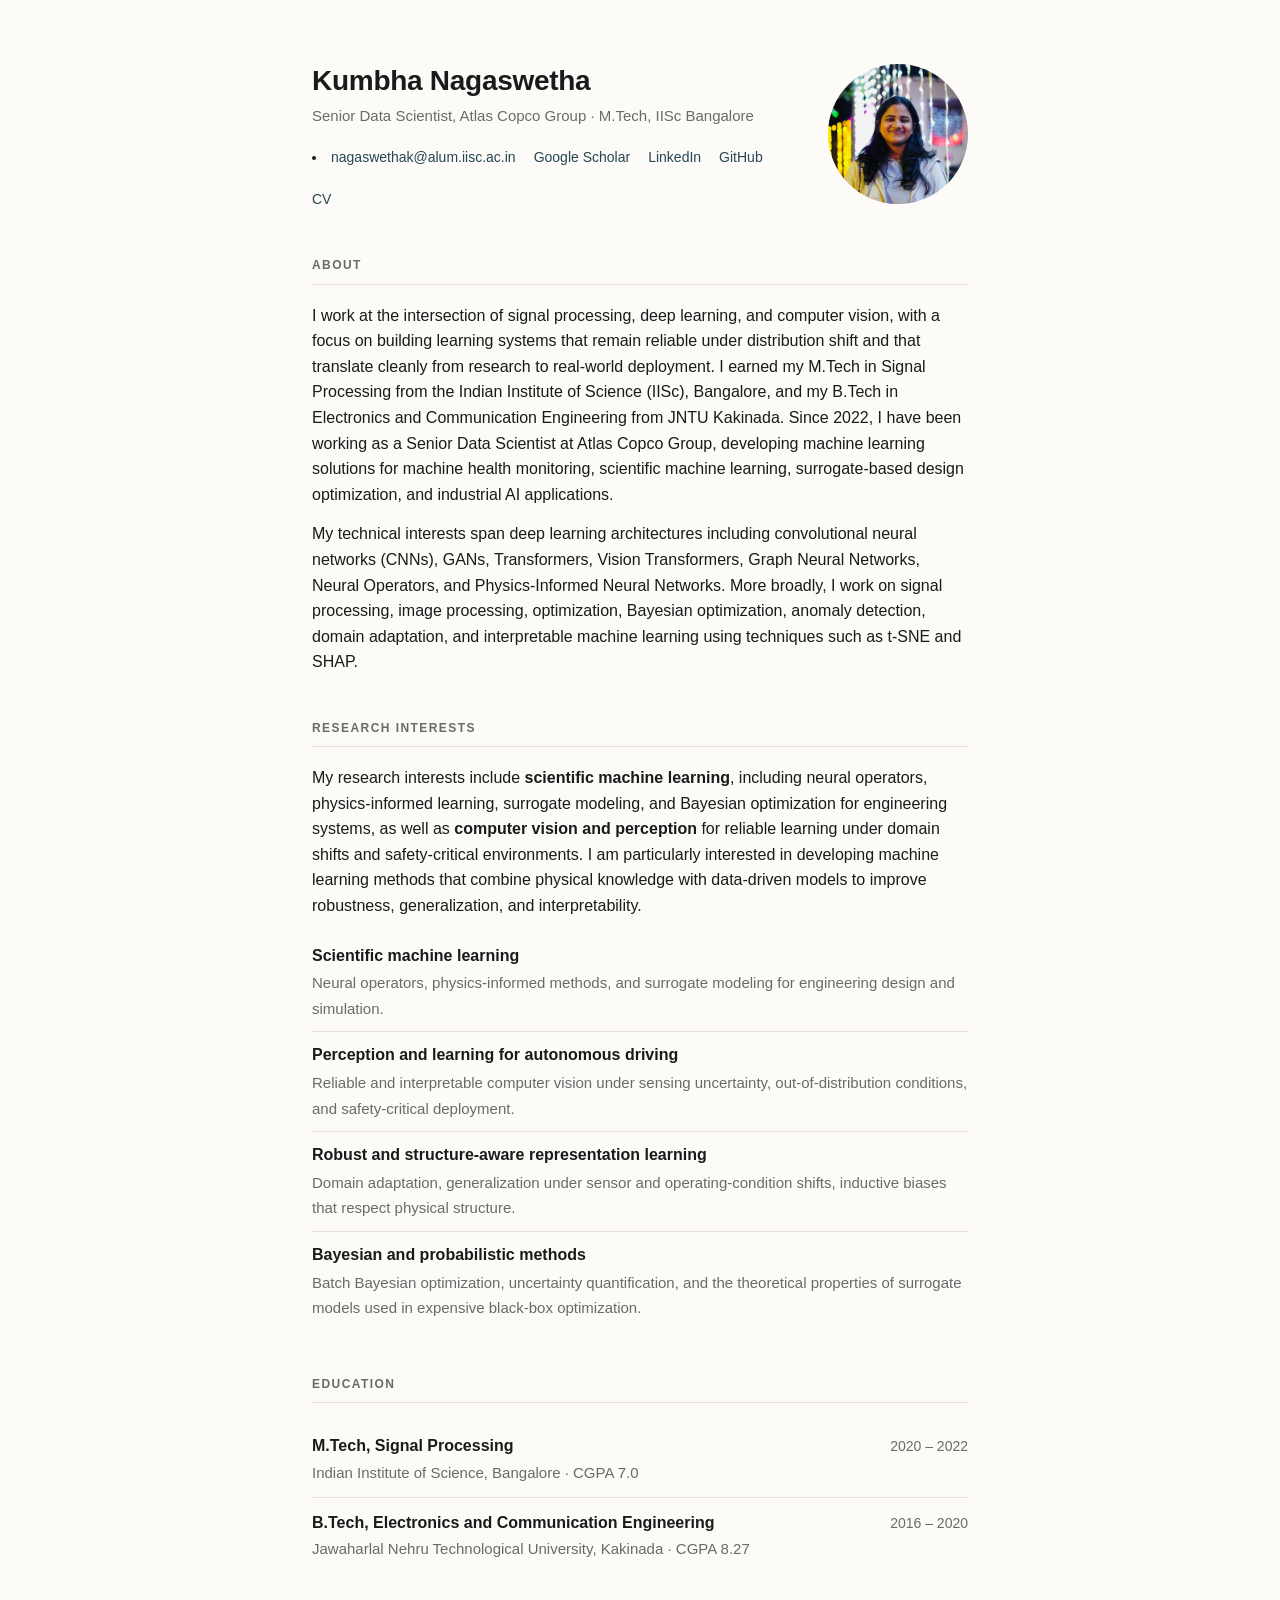
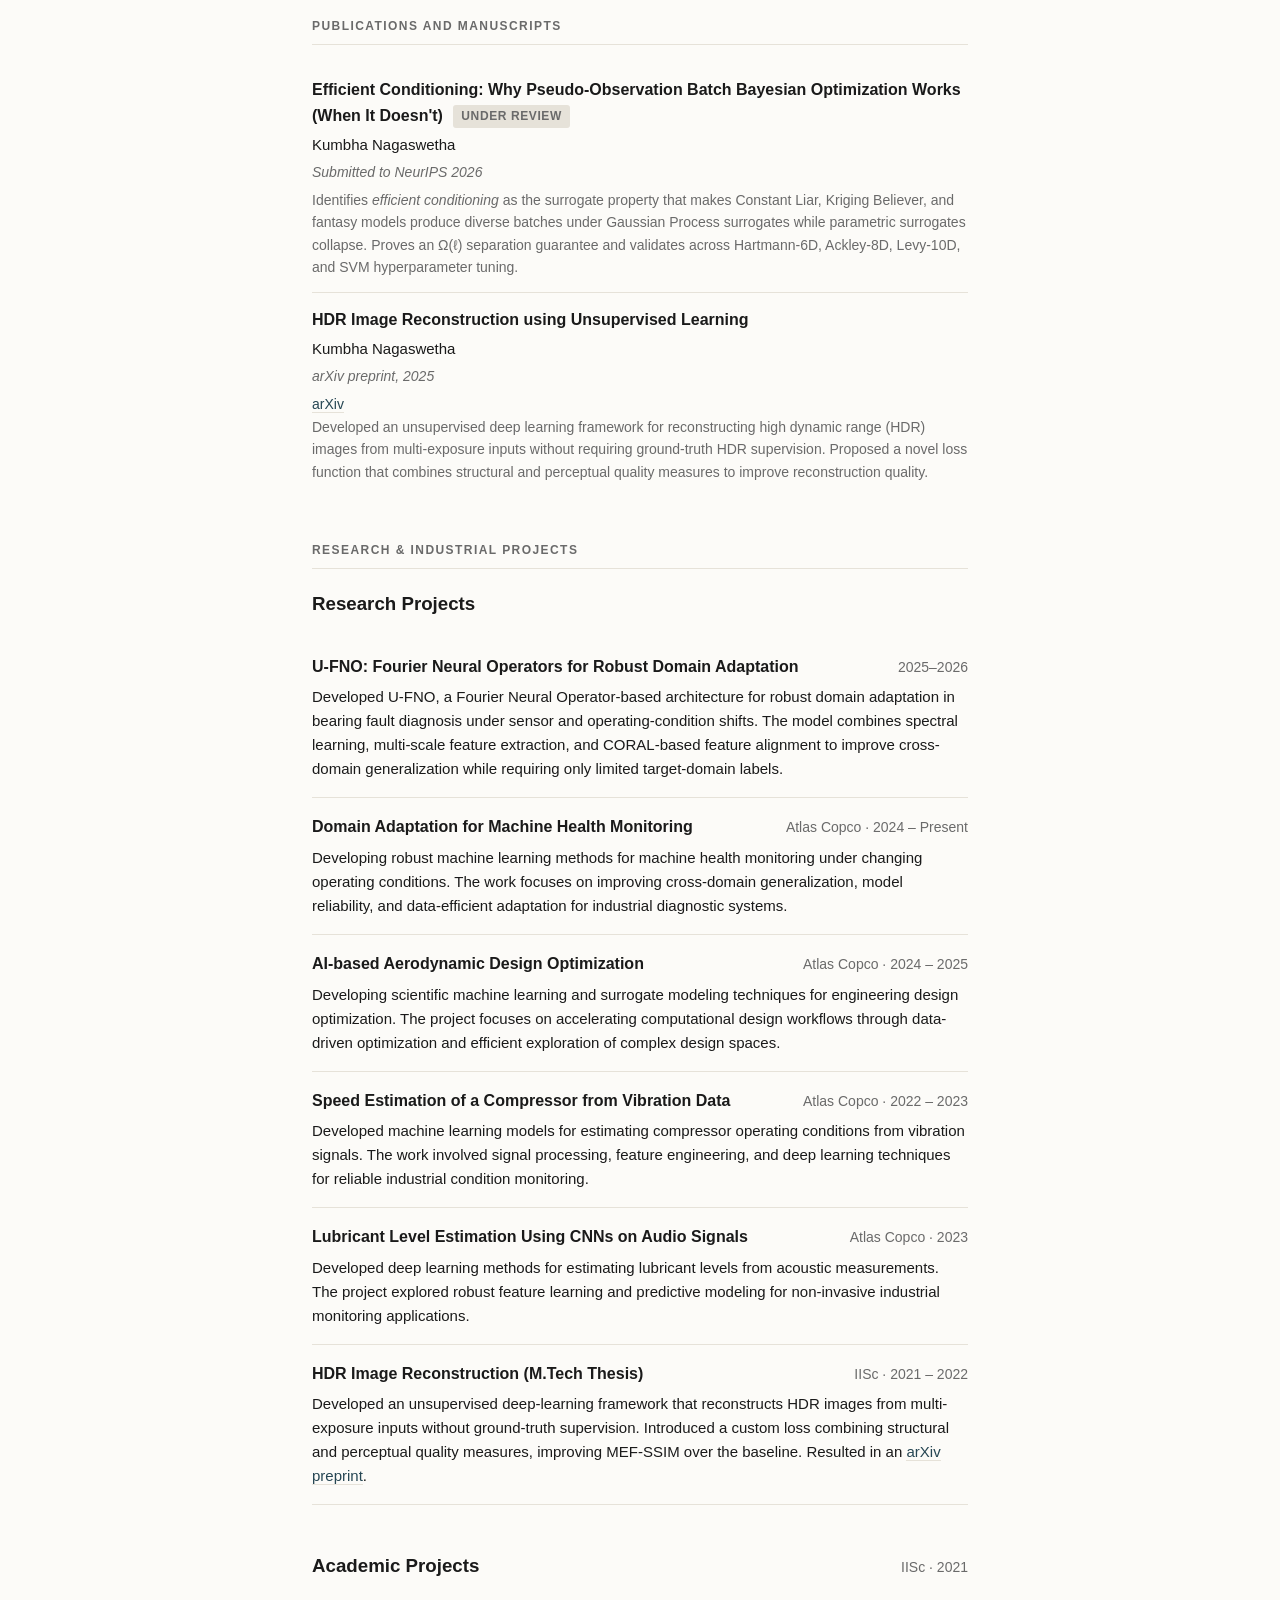
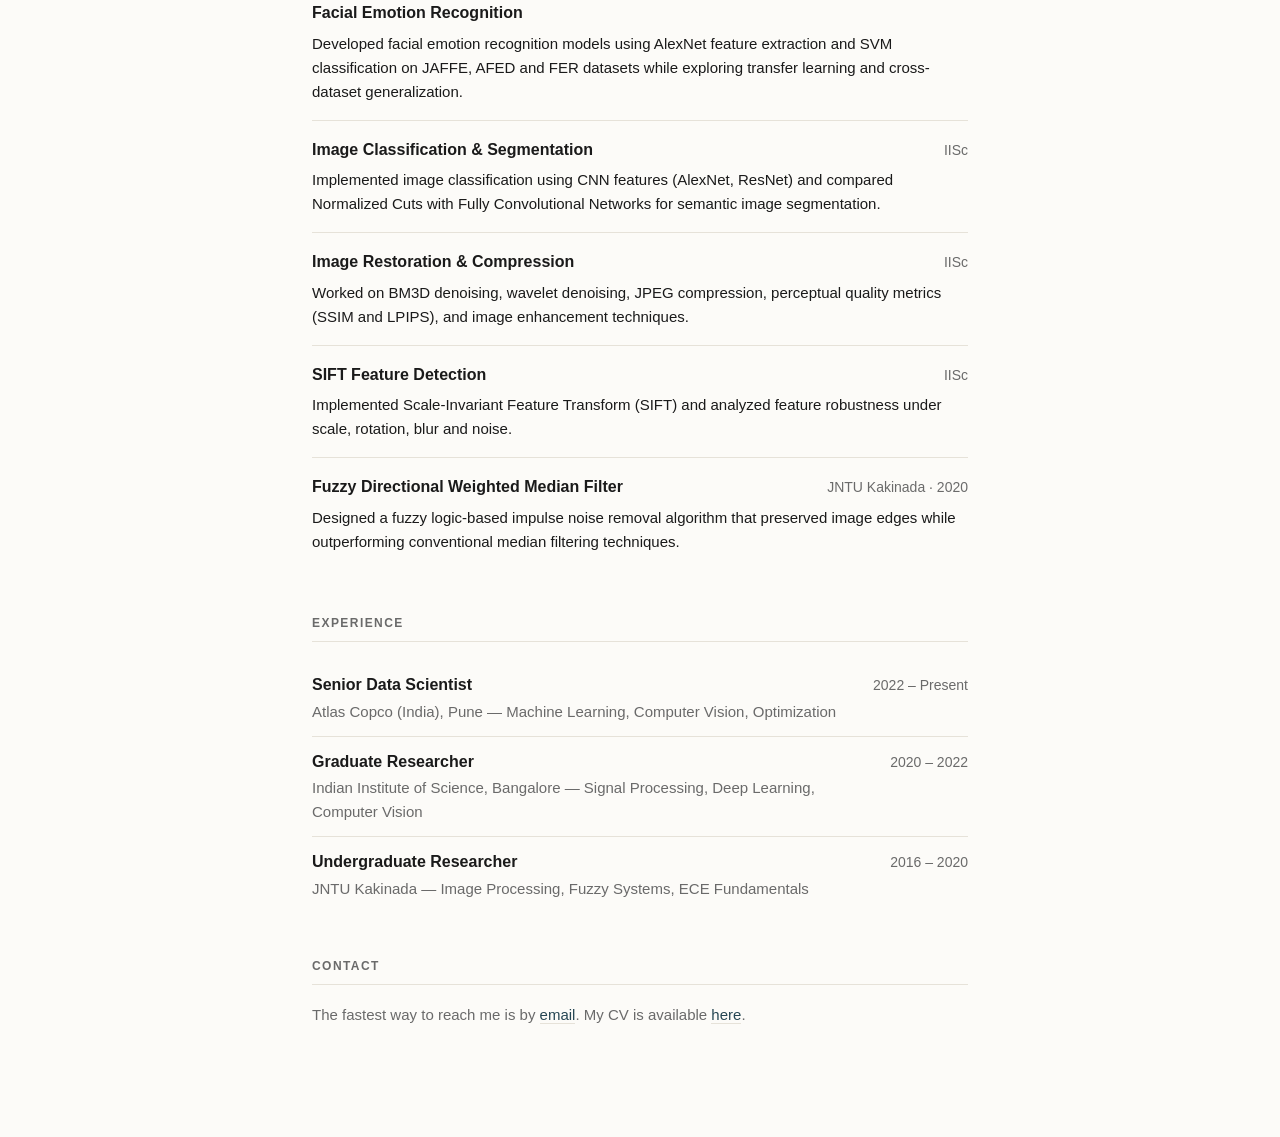
==== index.html @ c008090e "Add files via upload" ====
<!DOCTYPE html>

<html lang="en">
<head>
<meta charset="utf-8"/>
<meta content="width=device-width, initial-scale=1.0" name="viewport"/>
<title>Kumbha Nagaswetha</title>
<meta content="Kumbha Nagaswetha — Senior Data Scientist at Atlas Copco Group. Research in signal processing, deep learning, and scientific machine learning." name="description"/>
<link href="data:," rel="icon"/>
<style>
    :root {
      --bg: #fcfbf8;
      --text: #1a1a1a;
      --meta: #6a6a6a;
      --accent: #264653;
      --accent-hover: #1b3640;
      --rule: #e6e2d9;
      --measure: 720px;
    }

    * { box-sizing: border-box; }

    html { -webkit-text-size-adjust: 100%; }

    body {
      margin: 0;
      background: var(--bg);
      color: var(--text);
      font-family: -apple-system, BlinkMacSystemFont, "Segoe UI", Roboto,
                   "Helvetica Neue", Arial, sans-serif;
      font-size: 16px;
      line-height: 1.6;
      -webkit-font-smoothing: antialiased;
      -moz-osx-font-smoothing: grayscale;
    }

    .wrap {
      max-width: var(--measure);
      margin: 0 auto;
      padding: 64px 32px 96px;
    }

    /* Header */
    header {
      margin-bottom: 44px;
      display: grid;
      grid-template-columns: 1fr auto;
      gap: 32px;
      align-items: start;
    }

    .header-text {
      min-width: 0;
    }

    .photo {
      width: 140px;
      height: 140px;
      border-radius: 50%;
      object-fit: cover;
      display: block;
      background: var(--rule);
    }

    h1 {
      font-size: 28px;
      font-weight: 700;
      letter-spacing: -0.01em;
      margin: 0 0 6px;
      line-height: 1.2;
    }

    .tagline {
      color: var(--meta);
      font-size: 15px;
      margin: 0 0 18px;
    }

    .links {
      display: flex;
      flex-wrap: wrap;
      gap: 18px;
      font-size: 14px;
    }

    .links a {
      color: var(--accent);
      text-decoration: none;
      border-bottom: 1px solid transparent;
      padding-bottom: 1px;
      transition: border-color 0.15s ease;
    }

    .links a:hover {
      border-bottom-color: var(--accent);
    }

    /* Sections */
    section {
      margin-top: 44px;
    }

    h2 {
      font-size: 12px;
      font-weight: 600;
      letter-spacing: 0.12em;
      text-transform: uppercase;
      color: var(--meta);
      margin: 0 0 18px;
      padding-bottom: 8px;
      border-bottom: 1px solid var(--rule);
    }

    section p {
      margin: 0 0 14px;
    }

    section a {
      color: var(--accent);
      text-decoration: none;
      border-bottom: 1px solid var(--rule);
      transition: border-color 0.15s ease;
    }

    section a:hover {
      border-bottom-color: var(--accent);
    }

    /* Research interests */
    .interests {
      list-style: none;
      padding: 0;
      margin: 0;
    }

    .interests li {
      padding: 10px 0;
      border-bottom: 1px solid var(--rule);
    }

    .interests li:last-child {
      border-bottom: none;
    }

    .interests strong {
      font-weight: 600;
      display: block;
      margin-bottom: 2px;
    }

    .interests .desc {
      color: var(--meta);
      font-size: 15px;
    }

    /* Education, experience — key/value rows */
    .row {
      display: grid;
      grid-template-columns: 1fr auto;
      gap: 12px;
      padding: 12px 0;
      border-bottom: 1px solid var(--rule);
    }

    .row:last-child { border-bottom: none; }

    .row-main strong {
      font-weight: 600;
    }

    .row-main .sub {
      display: block;
      color: var(--meta);
      font-size: 15px;
      margin-top: 2px;
    }

    .row-date {
      color: var(--meta);
      font-size: 14px;
      font-variant-numeric: tabular-nums;
      white-space: nowrap;
      padding-top: 2px;
    }

    /* Publications */
    .pub {
      padding: 14px 0;
      border-bottom: 1px solid var(--rule);
    }

    .pub:last-child { border-bottom: none; }

    .pub-title {
      font-weight: 600;
      margin: 0 0 4px;
    }

    .pub-authors {
      color: var(--text);
      font-size: 15px;
      margin: 0 0 4px;
    }

    .pub-venue {
      color: var(--meta);
      font-size: 14px;
      font-style: italic;
      margin: 0 0 6px;
    }

    .pub-links {
      font-size: 14px;
    }

    .pub-links a {
      margin-right: 14px;
    }

    .status {
      display: inline-block;
      font-size: 12px;
      font-weight: 600;
      letter-spacing: 0.05em;
      text-transform: uppercase;
      background: var(--rule);
      color: var(--meta);
      padding: 2px 8px;
      border-radius: 3px;
      margin-left: 6px;
      vertical-align: 1px;
    }

    /* Projects */
    .project {
      padding: 16px 0;
      border-bottom: 1px solid var(--rule);
    }

    .project:last-child { border-bottom: none; }

    .project-header {
      display: flex;
      justify-content: space-between;
      align-items: baseline;
      gap: 12px;
      margin-bottom: 6px;
      flex-wrap: wrap;
    }

    .project-title {
      font-weight: 600;
    }

    .project-date {
      color: var(--meta);
      font-size: 14px;
      font-variant-numeric: tabular-nums;
      white-space: nowrap;
    }

    .project-desc {
      color: var(--text);
      font-size: 15px;
      margin: 0;
    }

    /* Contact */
    .contact p {
      color: var(--meta);
      font-size: 15px;
    }

    /* Focus and accessibility */
    a:focus-visible {
      outline: 2px solid var(--accent);
      outline-offset: 3px;
      border-bottom-color: transparent;
      border-radius: 2px;
    }

    /* Responsive */
    @media (max-width: 560px) {
      .wrap { padding: 40px 20px 64px; }
      h1 { font-size: 24px; }
      .links { gap: 14px; }
      header {
        grid-template-columns: 1fr;
        gap: 20px;
      }
      .photo {
        width: 110px;
        height: 110px;
      }
      .row { grid-template-columns: 1fr; }
      .row-date { padding-top: 0; }
      .project-header { flex-direction: column; gap: 2px; }
    }

    @media (prefers-reduced-motion: reduce) {
      * { transition: none !important; }
    }
  </style>
</head>
<body>
<div class="wrap">
<header>
<div class="header-text">
<h1>Kumbha Nagaswetha</h1>
<p class="tagline">
          Senior Data Scientist, Atlas Copco Group · M.Tech, IISc Bangalore
        </p>
<div class="links">
<li>
    <i class="fas fa-envelope"></i>
    <a href="mailto:nagaswethak@alum.iisc.ac.in">
        nagaswethak@alum.iisc.ac.in
    </a>
</li>
<a href="https://scholar.google.com/citations?user=wSDCzEIAAAAJ" rel="noopener" target="_blank">Google Scholar</a>
<a href="https://www.linkedin.com/in/kumbha-nagaswetha-83bba6205/" rel="noopener" target="_blank">LinkedIn</a>
<a href="https://github.com/kumbha-gthub" rel="noopener" target="_blank">GitHub</a>
<a href="CV_Kumbha_Nagaswetha.pdf" rel="noopener" target="_blank">CV</a>
</div>
</div>
<img alt="Kumbha Nagaswetha" class="photo" src="photo.jpeg"/>
</header>
<section id="about">
<h2>About</h2>
<p>I work at the intersection of signal processing, deep learning, and computer vision, with a focus on building learning systems that remain reliable under distribution shift and that translate cleanly from research to real-world deployment. I earned my M.Tech in Signal Processing from the Indian Institute of Science (IISc), Bangalore, and my B.Tech in Electronics and Communication Engineering from JNTU Kakinada. Since 2022, I have been working as a Senior Data Scientist at Atlas Copco Group, developing machine learning solutions for machine health monitoring, scientific machine learning, surrogate-based design optimization, and industrial AI applications.</p>
<p>My technical interests span deep learning architectures including convolutional neural networks (CNNs), GANs, Transformers, Vision Transformers, Graph Neural Networks, Neural Operators, and Physics-Informed Neural Networks. More broadly, I work on signal processing, image processing, optimization, Bayesian optimization, anomaly detection, domain adaptation, and interpretable machine learning using techniques such as t-SNE and SHAP.
</p>
</section>
<section id="research">
<h2>Research Interests</h2>
<p>My research interests include <strong>scientific machine learning</strong>, including neural operators, physics-informed learning, surrogate modeling, and Bayesian optimization for engineering systems, as well as <strong>computer vision and perception</strong> for reliable learning under domain shifts and safety-critical environments. I am particularly interested in developing machine learning methods that combine physical knowledge with data-driven models to improve robustness, generalization, and interpretability.</p>
<ul class="interests">
<li>
<strong>Scientific machine learning</strong>
<span class="desc">Neural operators, physics-informed methods, and surrogate modeling for engineering design and simulation.</span>
</li>
<li>
<strong>Perception and learning for autonomous driving</strong>
<span class="desc">Reliable and interpretable computer vision under sensing uncertainty, out-of-distribution conditions, and safety-critical deployment.</span>
</li>
<li>
<strong>Robust and structure-aware representation learning</strong>
<span class="desc">Domain adaptation, generalization under sensor and operating-condition shifts, inductive biases that respect physical structure.</span>
</li>
<li>
<strong>Bayesian and probabilistic methods</strong>
<span class="desc">Batch Bayesian optimization, uncertainty quantification, and the theoretical properties of surrogate models used in expensive black-box optimization.</span>
</li>
</ul>
</section>
<section id="education">
<h2>Education</h2>
<div class="row">
<div class="row-main">
<strong>M.Tech, Signal Processing</strong>
<span class="sub">Indian Institute of Science, Bangalore · CGPA 7.0</span>
</div>
<div class="row-date">2020 – 2022</div>
</div>
<div class="row">
<div class="row-main">
<strong>B.Tech, Electronics and Communication Engineering</strong>
<span class="sub">Jawaharlal Nehru Technological University, Kakinada · CGPA 8.27</span>
</div>
<div class="row-date">2016 – 2020</div>
</div>
</section>
<section id="publications">
<h2>Publications and Manuscripts</h2>
<div class="pub">
<div class="pub-title">
          Efficient Conditioning: Why Pseudo-Observation Batch Bayesian Optimization Works (When It Doesn't)
          <span class="status">Under Review</span>
</div>
<div class="pub-authors">Kumbha Nagaswetha</div>
<div class="pub-venue">Submitted to NeurIPS 2026</div>
<div class="pub-desc" style="color: var(--meta); font-size: 14px;">
          Identifies <em>efficient conditioning</em> as the surrogate property that makes Constant Liar,
          Kriging Believer, and fantasy models produce diverse batches under Gaussian Process surrogates
          while parametric surrogates collapse. Proves an Ω(ℓ) separation guarantee and validates across
          Hartmann-6D, Ackley-8D, Levy-10D, and SVM hyperparameter tuning.
        </div>
</div>

<div class="pub">
<div class="pub-title">
          HDR Image Reconstruction using Unsupervised Learning
        </div>
<div class="pub-authors">Kumbha Nagaswetha</div>
<div class="pub-venue">arXiv preprint, 2025</div>
<div class="pub-links">
<a href="https://arxiv.org/pdf/2510.21815" rel="noopener" target="_blank">arXiv</a>
<div class="pub-desc" style="color: var(--meta); font-size: 14px;">
           Developed an unsupervised deep learning framework for reconstructing high dynamic range (HDR) images from multi-exposure inputs without requiring ground-truth HDR supervision. Proposed a novel loss function that combines structural and perceptual quality measures to improve reconstruction quality.
   
</div>
</div>
</section>
<section id="projects">
<h2>Research &amp; Industrial Projects</h2>
<h3 style="margin-top:20px;">Research Projects</h3>
<div class="project">
    <div class="project-header">
        <div class="project-title">U-FNO: Fourier Neural Operators for Robust Domain Adaptation</div>
        <div class="project-date">2025–2026</div>
    </div>

    <p class="project-desc">
        Developed U-FNO, a Fourier Neural Operator-based architecture for robust domain adaptation in bearing fault diagnosis under sensor and operating-condition shifts. The model combines spectral learning, multi-scale feature extraction, and CORAL-based feature alignment to improve cross-domain generalization while requiring only limited target-domain labels.
    </p>
</div>
<div class="project">
<div class="project-header">
<div class="project-title">Domain Adaptation for Machine Health Monitoring</div>
<div class="project-date">Atlas Copco · 2024 – Present</div>
</div>
<p class="project-desc">
Developing robust machine learning methods for machine health monitoring under changing operating conditions. The work focuses on improving cross-domain generalization, model reliability, and data-efficient adaptation for industrial diagnostic systems.
</p>
</div>
<div class="project">
<div class="project-header">
<div class="project-title">AI-based Aerodynamic Design Optimization</div>
<div class="project-date">Atlas Copco · 2024 – 2025</div>
</div>
<p class="project-desc">
Developing scientific machine learning and surrogate modeling techniques for engineering design optimization. The project focuses on accelerating computational design workflows through data-driven optimization and efficient exploration of complex design spaces.
</p>
</div>
<div class="project">
<div class="project-header">
<div class="project-title">Speed Estimation of a Compressor from Vibration Data</div>
<div class="project-date">Atlas Copco · 2022 – 2023</div>
</div>
<p class="project-desc">
Developed machine learning models for estimating compressor operating conditions from vibration signals. The work involved signal processing, feature engineering, and deep learning techniques for reliable industrial condition monitoring.
</p>
</div>
<div class="project">
<div class="project-header">
<div class="project-title">Lubricant Level Estimation Using CNNs on Audio Signals</div>
<div class="project-date">Atlas Copco · 2023</div>
</div>
<p class="project-desc">
Developed deep learning methods for estimating lubricant levels from acoustic measurements. The project explored robust feature learning and predictive modeling for non-invasive industrial monitoring applications.
</p>
</div>
<div class="project">
<div class="project-header">
<div class="project-title">HDR Image Reconstruction (M.Tech Thesis)</div>
<div class="project-date">IISc · 2021 – 2022</div>
</div>
<p class="project-desc">
          Developed an unsupervised deep-learning framework that reconstructs HDR images from multi-exposure
          inputs without ground-truth supervision. Introduced a custom loss combining structural and
          perceptual quality measures, improving MEF-SSIM over the baseline. Resulted in an
          <a href="https://arxiv.org/pdf/2510.21815" rel="noopener" target="_blank">arXiv preprint</a>.
        </p>
</div>
<div class="project"><div class="project-header"><div class="project-title">
<h3 style="margin-top:30px;">Academic Projects</h3>
Facial Emotion Recognition</div><div class="project-date">IISc · 2021</div></div><p class="project-desc">Developed facial emotion recognition models using AlexNet feature extraction and SVM classification on JAFFE, AFED and FER datasets while exploring transfer learning and cross-dataset generalization.</p></div><div class="project"><div class="project-header"><div class="project-title">Image Classification &amp; Segmentation</div><div class="project-date">IISc</div></div><p class="project-desc">Implemented image classification using CNN features (AlexNet, ResNet) and compared Normalized Cuts with Fully Convolutional Networks for semantic image segmentation.</p></div><div class="project"><div class="project-header"><div class="project-title">Image Restoration &amp; Compression</div><div class="project-date">IISc</div></div><p class="project-desc">Worked on BM3D denoising, wavelet denoising, JPEG compression, perceptual quality metrics (SSIM and LPIPS), and image enhancement techniques.</p></div><div class="project"><div class="project-header"><div class="project-title">SIFT Feature Detection</div><div class="project-date">IISc</div></div><p class="project-desc">Implemented Scale-Invariant Feature Transform (SIFT) and analyzed feature robustness under scale, rotation, blur and noise.</p></div><div class="project"><div class="project-header"><div class="project-title">Fuzzy Directional Weighted Median Filter</div><div class="project-date">JNTU Kakinada · 2020</div></div><p class="project-desc">Designed a fuzzy logic-based impulse noise removal algorithm that preserved image edges while outperforming conventional median filtering techniques.</p></div></section>
<section id="experience">
<h2>Experience</h2>
<div class="row">
<div class="row-main">
<strong>Senior Data Scientist</strong>
<span class="sub">Atlas Copco (India), Pune — Machine Learning, Computer Vision, Optimization</span>
</div>
<div class="row-date">2022 – Present</div>
</div>
<div class="row">
<div class="row-main">
<strong>Graduate Researcher</strong>
<span class="sub">Indian Institute of Science, Bangalore — Signal Processing, Deep Learning, Computer Vision</span>
</div>
<div class="row-date">2020 – 2022</div>
</div>
<div class="row">
<div class="row-main">
<strong>Undergraduate Researcher</strong>
<span class="sub">JNTU Kakinada — Image Processing, Fuzzy Systems, ECE Fundamentals</span>
</div>
<div class="row-date">2016 – 2020</div>
</div>
</section>
<section class="contact" id="contact">
<h2>Contact</h2>
<p>
        The fastest way to reach me is by
        <a href="mailto:nagaswethak@alum.iisc.ac.in">email</a>. My CV is available
        <a href="CV_Kumbha_Nagaswetha.pdf" rel="noopener" target="_blank">here</a>.
      </p>
</section>
</div>
</body>
</html>
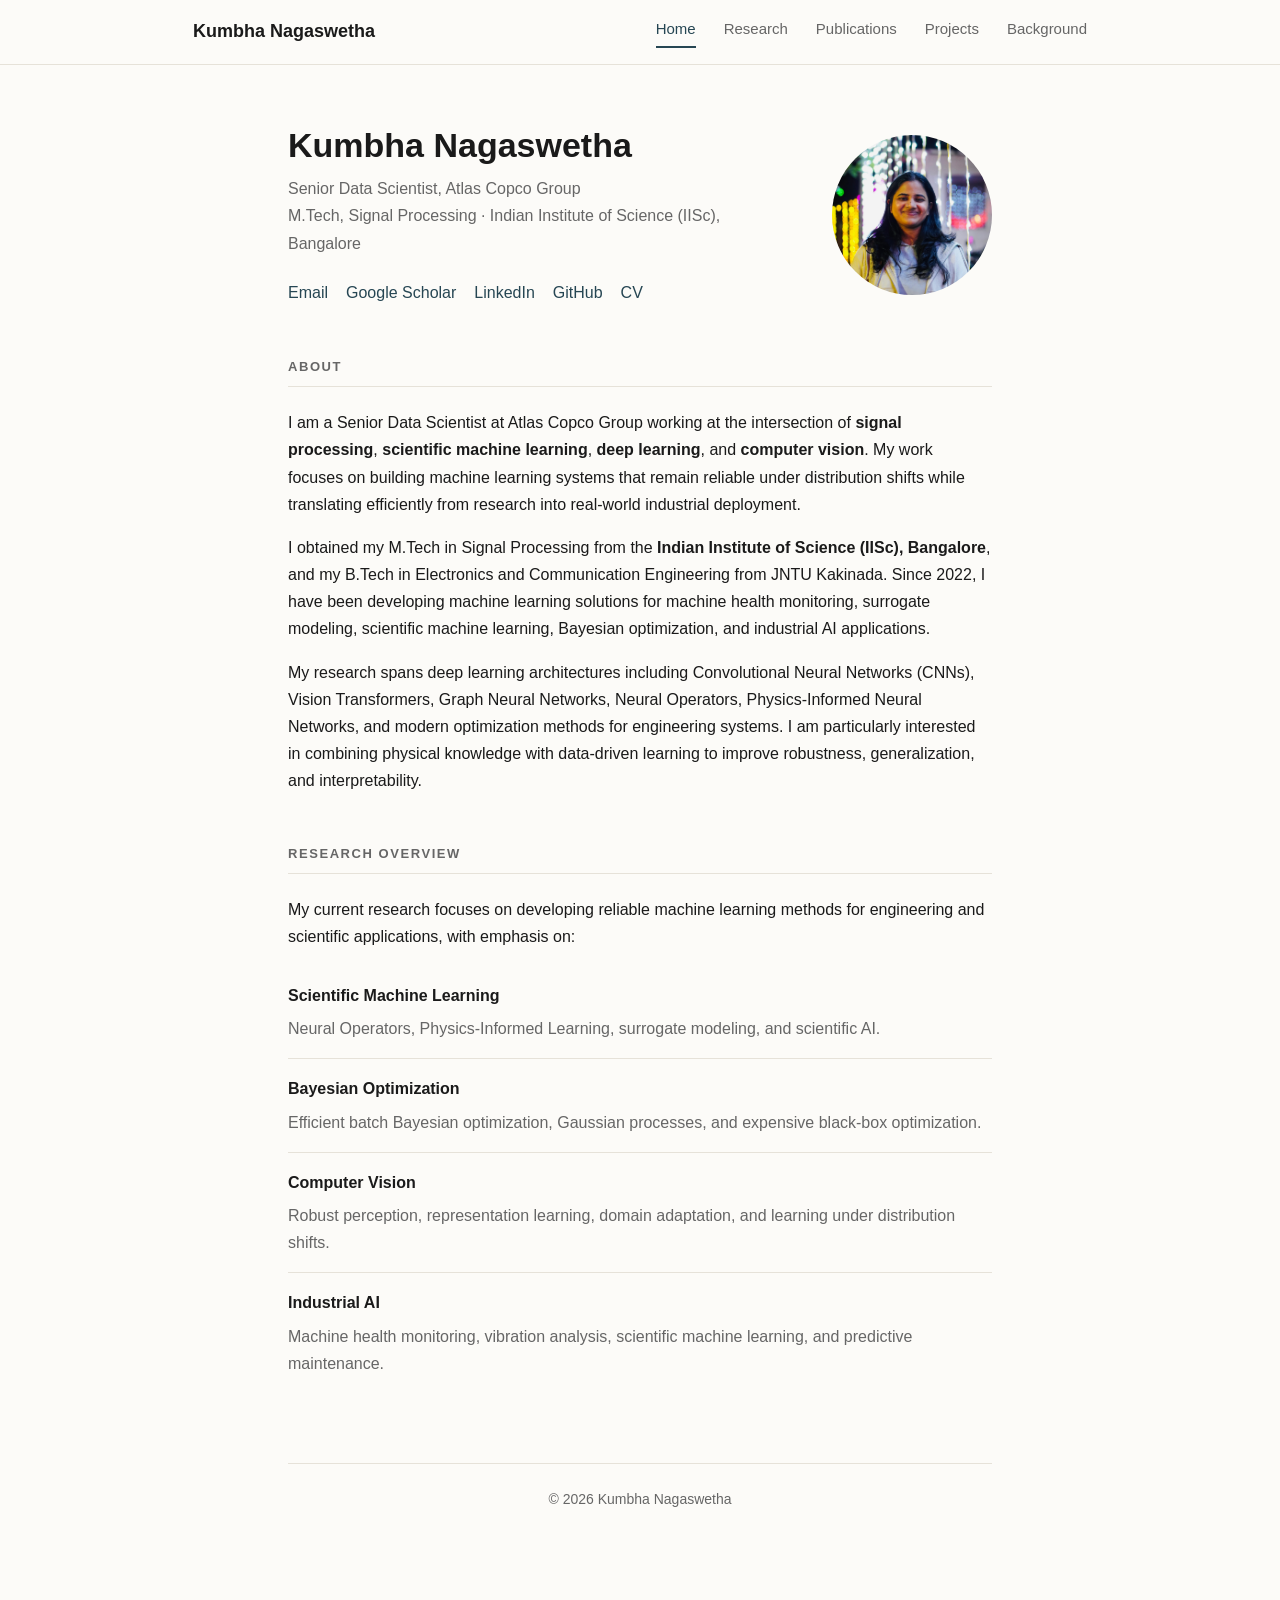
==== commit 784cbf98: "Update index.html" ====
--- a/index.html
+++ b/index.html
@@ -1,502 +1,233 @@
 <!DOCTYPE html>
-
 <html lang="en">
+
 <head>
-<meta charset="utf-8"/>
-<meta content="width=device-width, initial-scale=1.0" name="viewport"/>
-<title>Kumbha Nagaswetha</title>
-<meta content="Kumbha Nagaswetha — Senior Data Scientist at Atlas Copco Group. Research in signal processing, deep learning, and scientific machine learning." name="description"/>
-<link href="data:," rel="icon"/>
-<style>
-    :root {
-      --bg: #fcfbf8;
-      --text: #1a1a1a;
-      --meta: #6a6a6a;
-      --accent: #264653;
-      --accent-hover: #1b3640;
-      --rule: #e6e2d9;
-      --measure: 720px;
-    }
-
-    * { box-sizing: border-box; }
-
-    html { -webkit-text-size-adjust: 100%; }
-
-    body {
-      margin: 0;
-      background: var(--bg);
-      color: var(--text);
-      font-family: -apple-system, BlinkMacSystemFont, "Segoe UI", Roboto,
-                   "Helvetica Neue", Arial, sans-serif;
-      font-size: 16px;
-      line-height: 1.6;
-      -webkit-font-smoothing: antialiased;
-      -moz-osx-font-smoothing: grayscale;
-    }
-
-    .wrap {
-      max-width: var(--measure);
-      margin: 0 auto;
-      padding: 64px 32px 96px;
-    }
-
-    /* Header */
-    header {
-      margin-bottom: 44px;
-      display: grid;
-      grid-template-columns: 1fr auto;
-      gap: 32px;
-      align-items: start;
-    }
-
-    .header-text {
-      min-width: 0;
-    }
-
-    .photo {
-      width: 140px;
-      height: 140px;
-      border-radius: 50%;
-      object-fit: cover;
-      display: block;
-      background: var(--rule);
-    }
-
-    h1 {
-      font-size: 28px;
-      font-weight: 700;
-      letter-spacing: -0.01em;
-      margin: 0 0 6px;
-      line-height: 1.2;
-    }
-
-    .tagline {
-      color: var(--meta);
-      font-size: 15px;
-      margin: 0 0 18px;
-    }
-
-    .links {
-      display: flex;
-      flex-wrap: wrap;
-      gap: 18px;
-      font-size: 14px;
-    }
-
-    .links a {
-      color: var(--accent);
-      text-decoration: none;
-      border-bottom: 1px solid transparent;
-      padding-bottom: 1px;
-      transition: border-color 0.15s ease;
-    }
-
-    .links a:hover {
-      border-bottom-color: var(--accent);
-    }
-
-    /* Sections */
-    section {
-      margin-top: 44px;
-    }
-
-    h2 {
-      font-size: 12px;
-      font-weight: 600;
-      letter-spacing: 0.12em;
-      text-transform: uppercase;
-      color: var(--meta);
-      margin: 0 0 18px;
-      padding-bottom: 8px;
-      border-bottom: 1px solid var(--rule);
-    }
-
-    section p {
-      margin: 0 0 14px;
-    }
-
-    section a {
-      color: var(--accent);
-      text-decoration: none;
-      border-bottom: 1px solid var(--rule);
-      transition: border-color 0.15s ease;
-    }
-
-    section a:hover {
-      border-bottom-color: var(--accent);
-    }
-
-    /* Research interests */
-    .interests {
-      list-style: none;
-      padding: 0;
-      margin: 0;
-    }
-
-    .interests li {
-      padding: 10px 0;
-      border-bottom: 1px solid var(--rule);
-    }
-
-    .interests li:last-child {
-      border-bottom: none;
-    }
-
-    .interests strong {
-      font-weight: 600;
-      display: block;
-      margin-bottom: 2px;
-    }
-
-    .interests .desc {
-      color: var(--meta);
-      font-size: 15px;
-    }
-
-    /* Education, experience — key/value rows */
-    .row {
-      display: grid;
-      grid-template-columns: 1fr auto;
-      gap: 12px;
-      padding: 12px 0;
-      border-bottom: 1px solid var(--rule);
-    }
-
-    .row:last-child { border-bottom: none; }
-
-    .row-main strong {
-      font-weight: 600;
-    }
-
-    .row-main .sub {
-      display: block;
-      color: var(--meta);
-      font-size: 15px;
-      margin-top: 2px;
-    }
-
-    .row-date {
-      color: var(--meta);
-      font-size: 14px;
-      font-variant-numeric: tabular-nums;
-      white-space: nowrap;
-      padding-top: 2px;
-    }
-
-    /* Publications */
-    .pub {
-      padding: 14px 0;
-      border-bottom: 1px solid var(--rule);
-    }
-
-    .pub:last-child { border-bottom: none; }
-
-    .pub-title {
-      font-weight: 600;
-      margin: 0 0 4px;
-    }
-
-    .pub-authors {
-      color: var(--text);
-      font-size: 15px;
-      margin: 0 0 4px;
-    }
-
-    .pub-venue {
-      color: var(--meta);
-      font-size: 14px;
-      font-style: italic;
-      margin: 0 0 6px;
-    }
-
-    .pub-links {
-      font-size: 14px;
-    }
-
-    .pub-links a {
-      margin-right: 14px;
-    }
-
-    .status {
-      display: inline-block;
-      font-size: 12px;
-      font-weight: 600;
-      letter-spacing: 0.05em;
-      text-transform: uppercase;
-      background: var(--rule);
-      color: var(--meta);
-      padding: 2px 8px;
-      border-radius: 3px;
-      margin-left: 6px;
-      vertical-align: 1px;
-    }
-
-    /* Projects */
-    .project {
-      padding: 16px 0;
-      border-bottom: 1px solid var(--rule);
-    }
-
-    .project:last-child { border-bottom: none; }
-
-    .project-header {
-      display: flex;
-      justify-content: space-between;
-      align-items: baseline;
-      gap: 12px;
-      margin-bottom: 6px;
-      flex-wrap: wrap;
-    }
-
-    .project-title {
-      font-weight: 600;
-    }
-
-    .project-date {
-      color: var(--meta);
-      font-size: 14px;
-      font-variant-numeric: tabular-nums;
-      white-space: nowrap;
-    }
-
-    .project-desc {
-      color: var(--text);
-      font-size: 15px;
-      margin: 0;
-    }
-
-    /* Contact */
-    .contact p {
-      color: var(--meta);
-      font-size: 15px;
-    }
-
-    /* Focus and accessibility */
-    a:focus-visible {
-      outline: 2px solid var(--accent);
-      outline-offset: 3px;
-      border-bottom-color: transparent;
-      border-radius: 2px;
-    }
-
-    /* Responsive */
-    @media (max-width: 560px) {
-      .wrap { padding: 40px 20px 64px; }
-      h1 { font-size: 24px; }
-      .links { gap: 14px; }
-      header {
-        grid-template-columns: 1fr;
-        gap: 20px;
-      }
-      .photo {
-        width: 110px;
-        height: 110px;
-      }
-      .row { grid-template-columns: 1fr; }
-      .row-date { padding-top: 0; }
-      .project-header { flex-direction: column; gap: 2px; }
-    }
-
-    @media (prefers-reduced-motion: reduce) {
-      * { transition: none !important; }
-    }
-  </style>
+    <meta charset="UTF-8">
+    <meta name="viewport" content="width=device-width, initial-scale=1.0">
+
+    <title>Kumbha Nagaswetha</title>
+
+    <meta name="description"
+        content="Kumbha Nagaswetha | Senior Data Scientist at Atlas Copco Group. Research in Scientific Machine Learning, Deep Learning, Computer Vision, and Bayesian Optimization.">
+
+    <link rel="stylesheet" href="style.css">
 </head>
+
 <body>
-<div class="wrap">
-<header>
-<div class="header-text">
-<h1>Kumbha Nagaswetha</h1>
-<p class="tagline">
-          Senior Data Scientist, Atlas Copco Group · M.Tech, IISc Bangalore
-        </p>
-<div class="links">
-<li>
-    <i class="fas fa-envelope"></i>
-    <a href="mailto:nagaswethak@alum.iisc.ac.in">
-        nagaswethak@alum.iisc.ac.in
-    </a>
-</li>
-<a href="https://scholar.google.com/citations?user=wSDCzEIAAAAJ" rel="noopener" target="_blank">Google Scholar</a>
-<a href="https://www.linkedin.com/in/kumbha-nagaswetha-83bba6205/" rel="noopener" target="_blank">LinkedIn</a>
-<a href="https://github.com/kumbha-gthub" rel="noopener" target="_blank">GitHub</a>
-<a href="CV_Kumbha_Nagaswetha.pdf" rel="noopener" target="_blank">CV</a>
-</div>
-</div>
-<img alt="Kumbha Nagaswetha" class="photo" src="photo.jpeg"/>
-</header>
-<section id="about">
-<h2>About</h2>
-<p>I work at the intersection of signal processing, deep learning, and computer vision, with a focus on building learning systems that remain reliable under distribution shift and that translate cleanly from research to real-world deployment. I earned my M.Tech in Signal Processing from the Indian Institute of Science (IISc), Bangalore, and my B.Tech in Electronics and Communication Engineering from JNTU Kakinada. Since 2022, I have been working as a Senior Data Scientist at Atlas Copco Group, developing machine learning solutions for machine health monitoring, scientific machine learning, surrogate-based design optimization, and industrial AI applications.</p>
-<p>My technical interests span deep learning architectures including convolutional neural networks (CNNs), GANs, Transformers, Vision Transformers, Graph Neural Networks, Neural Operators, and Physics-Informed Neural Networks. More broadly, I work on signal processing, image processing, optimization, Bayesian optimization, anomaly detection, domain adaptation, and interpretable machine learning using techniques such as t-SNE and SHAP.
-</p>
-</section>
-<section id="research">
-<h2>Research Interests</h2>
-<p>My research interests include <strong>scientific machine learning</strong>, including neural operators, physics-informed learning, surrogate modeling, and Bayesian optimization for engineering systems, as well as <strong>computer vision and perception</strong> for reliable learning under domain shifts and safety-critical environments. I am particularly interested in developing machine learning methods that combine physical knowledge with data-driven models to improve robustness, generalization, and interpretability.</p>
-<ul class="interests">
-<li>
-<strong>Scientific machine learning</strong>
-<span class="desc">Neural operators, physics-informed methods, and surrogate modeling for engineering design and simulation.</span>
-</li>
-<li>
-<strong>Perception and learning for autonomous driving</strong>
-<span class="desc">Reliable and interpretable computer vision under sensing uncertainty, out-of-distribution conditions, and safety-critical deployment.</span>
-</li>
-<li>
-<strong>Robust and structure-aware representation learning</strong>
-<span class="desc">Domain adaptation, generalization under sensor and operating-condition shifts, inductive biases that respect physical structure.</span>
-</li>
-<li>
-<strong>Bayesian and probabilistic methods</strong>
-<span class="desc">Batch Bayesian optimization, uncertainty quantification, and the theoretical properties of surrogate models used in expensive black-box optimization.</span>
-</li>
-</ul>
-</section>
-<section id="education">
-<h2>Education</h2>
-<div class="row">
-<div class="row-main">
-<strong>M.Tech, Signal Processing</strong>
-<span class="sub">Indian Institute of Science, Bangalore · CGPA 7.0</span>
-</div>
-<div class="row-date">2020 – 2022</div>
-</div>
-<div class="row">
-<div class="row-main">
-<strong>B.Tech, Electronics and Communication Engineering</strong>
-<span class="sub">Jawaharlal Nehru Technological University, Kakinada · CGPA 8.27</span>
-</div>
-<div class="row-date">2016 – 2020</div>
-</div>
-</section>
-<section id="publications">
-<h2>Publications and Manuscripts</h2>
-<div class="pub">
-<div class="pub-title">
-          Efficient Conditioning: Why Pseudo-Observation Batch Bayesian Optimization Works (When It Doesn't)
-          <span class="status">Under Review</span>
-</div>
-<div class="pub-authors">Kumbha Nagaswetha</div>
-<div class="pub-venue">Submitted to NeurIPS 2026</div>
-<div class="pub-desc" style="color: var(--meta); font-size: 14px;">
-          Identifies <em>efficient conditioning</em> as the surrogate property that makes Constant Liar,
-          Kriging Believer, and fantasy models produce diverse batches under Gaussian Process surrogates
-          while parametric surrogates collapse. Proves an Ω(ℓ) separation guarantee and validates across
-          Hartmann-6D, Ackley-8D, Levy-10D, and SVM hyperparameter tuning.
+
+    <!-- Navigation -->
+
+    <nav>
+
+        <div class="nav-container">
+
+            <a href="index.html" class="logo">
+                Kumbha Nagaswetha
+            </a>
+
+            <div class="nav-links">
+
+                <a href="index.html" class="active">Home</a>
+
+                <a href="research.html">Research</a>
+
+                <a href="publications.html">Publications</a>
+
+                <a href="projects.html">Projects</a>
+
+                <a href="background.html">Background</a>
+
+            </div>
+
         </div>
-</div>
-
-<div class="pub">
-<div class="pub-title">
-          HDR Image Reconstruction using Unsupervised Learning
-        </div>
-<div class="pub-authors">Kumbha Nagaswetha</div>
-<div class="pub-venue">arXiv preprint, 2025</div>
-<div class="pub-links">
-<a href="https://arxiv.org/pdf/2510.21815" rel="noopener" target="_blank">arXiv</a>
-<div class="pub-desc" style="color: var(--meta); font-size: 14px;">
-           Developed an unsupervised deep learning framework for reconstructing high dynamic range (HDR) images from multi-exposure inputs without requiring ground-truth HDR supervision. Proposed a novel loss function that combines structural and perceptual quality measures to improve reconstruction quality.
-   
-</div>
-</div>
-</section>
-<section id="projects">
-<h2>Research &amp; Industrial Projects</h2>
-<h3 style="margin-top:20px;">Research Projects</h3>
-<div class="project">
-    <div class="project-header">
-        <div class="project-title">U-FNO: Fourier Neural Operators for Robust Domain Adaptation</div>
-        <div class="project-date">2025–2026</div>
+
+    </nav>
+
+    <div class="container">
+
+        <header>
+
+            <div>
+
+                <h1>Kumbha Nagaswetha</h1>
+
+                <p class="tagline">
+
+                    Senior Data Scientist, Atlas Copco Group<br>
+
+                    M.Tech, Signal Processing · Indian Institute of Science (IISc), Bangalore
+
+                </p>
+
+                <div class="links">
+
+                    <a href="mailto:nagaswethak@alum.iisc.ac.in">
+                        Email
+                    </a>
+
+                    <a href="https://scholar.google.com/citations?user=wSDCzEIAAAAJ"
+                        target="_blank">
+                        Google Scholar
+                    </a>
+
+                    <a href="https://www.linkedin.com/in/kumbha-nagaswetha-83bba6205/"
+                        target="_blank">
+                        LinkedIn
+                    </a>
+
+                    <a href="https://github.com/kumbha-gthub"
+                        target="_blank">
+                        GitHub
+                    </a>
+
+                    <a href="Kumbha_Nagaswetha_CV_2026.pdf"
+                        target="_blank">
+                        CV
+                    </a>
+
+                </div>
+
+            </div>
+
+            <img src="photo.jpeg"
+                alt="Kumbha Nagaswetha"
+                class="photo">
+
+        </header>
+
+
+        <!-- About -->
+
+        <section>
+
+            <h2>About</h2>
+
+            <p>
+
+                I am a Senior Data Scientist at Atlas Copco Group working at the
+                intersection of <strong>signal processing</strong>,
+                <strong>scientific machine learning</strong>,
+                <strong>deep learning</strong>, and
+                <strong>computer vision</strong>. My work focuses on building
+                machine learning systems that remain reliable under distribution
+                shifts while translating efficiently from research into
+                real-world industrial deployment.
+
+            </p>
+
+            <p>
+
+                I obtained my M.Tech in Signal Processing from the
+                <strong>Indian Institute of Science (IISc), Bangalore</strong>,
+                and my B.Tech in Electronics and Communication Engineering from
+                JNTU Kakinada. Since 2022, I have been developing machine
+                learning solutions for machine health monitoring, surrogate
+                modeling, scientific machine learning, Bayesian optimization,
+                and industrial AI applications.
+
+            </p>
+
+            <p>
+
+                My research spans deep learning architectures including
+                Convolutional Neural Networks (CNNs), Vision Transformers,
+                Graph Neural Networks, Neural Operators, Physics-Informed Neural
+                Networks, and modern optimization methods for engineering
+                systems. I am particularly interested in combining physical
+                knowledge with data-driven learning to improve robustness,
+                generalization, and interpretability.
+
+            </p>
+
+        </section>
+
+
+        <!-- Quick Overview -->
+
+        <section>
+
+            <h2>Research Overview</h2>
+
+            <p>
+
+                My current research focuses on developing reliable machine
+                learning methods for engineering and scientific applications,
+                with emphasis on:
+
+            </p>
+
+            <ul class="interests">
+
+                <li>
+
+                    <strong>Scientific Machine Learning</strong>
+
+                    <span class="desc">
+
+                        Neural Operators, Physics-Informed Learning,
+                        surrogate modeling, and scientific AI.
+
+                    </span>
+
+                </li>
+
+                <li>
+
+                    <strong>Bayesian Optimization</strong>
+
+                    <span class="desc">
+
+                        Efficient batch Bayesian optimization,
+                        Gaussian processes,
+                        and expensive black-box optimization.
+
+                    </span>
+
+                </li>
+
+                <li>
+
+                    <strong>Computer Vision</strong>
+
+                    <span class="desc">
+
+                        Robust perception,
+                        representation learning,
+                        domain adaptation,
+                        and learning under distribution shifts.
+
+                    </span>
+
+                </li>
+
+                <li>
+
+                    <strong>Industrial AI</strong>
+
+                    <span class="desc">
+
+                        Machine health monitoring,
+                        vibration analysis,
+                        scientific machine learning,
+                        and predictive maintenance.
+
+                    </span>
+
+                </li>
+
+            </ul>
+
+        </section>
+
+
+        <footer>
+
+            © 2026 Kumbha Nagaswetha
+
+        </footer>
+
     </div>
 
-    <p class="project-desc">
-        Developed U-FNO, a Fourier Neural Operator-based architecture for robust domain adaptation in bearing fault diagnosis under sensor and operating-condition shifts. The model combines spectral learning, multi-scale feature extraction, and CORAL-based feature alignment to improve cross-domain generalization while requiring only limited target-domain labels.
-    </p>
-</div>
-<div class="project">
-<div class="project-header">
-<div class="project-title">Domain Adaptation for Machine Health Monitoring</div>
-<div class="project-date">Atlas Copco · 2024 – Present</div>
-</div>
-<p class="project-desc">
-Developing robust machine learning methods for machine health monitoring under changing operating conditions. The work focuses on improving cross-domain generalization, model reliability, and data-efficient adaptation for industrial diagnostic systems.
-</p>
-</div>
-<div class="project">
-<div class="project-header">
-<div class="project-title">AI-based Aerodynamic Design Optimization</div>
-<div class="project-date">Atlas Copco · 2024 – 2025</div>
-</div>
-<p class="project-desc">
-Developing scientific machine learning and surrogate modeling techniques for engineering design optimization. The project focuses on accelerating computational design workflows through data-driven optimization and efficient exploration of complex design spaces.
-</p>
-</div>
-<div class="project">
-<div class="project-header">
-<div class="project-title">Speed Estimation of a Compressor from Vibration Data</div>
-<div class="project-date">Atlas Copco · 2022 – 2023</div>
-</div>
-<p class="project-desc">
-Developed machine learning models for estimating compressor operating conditions from vibration signals. The work involved signal processing, feature engineering, and deep learning techniques for reliable industrial condition monitoring.
-</p>
-</div>
-<div class="project">
-<div class="project-header">
-<div class="project-title">Lubricant Level Estimation Using CNNs on Audio Signals</div>
-<div class="project-date">Atlas Copco · 2023</div>
-</div>
-<p class="project-desc">
-Developed deep learning methods for estimating lubricant levels from acoustic measurements. The project explored robust feature learning and predictive modeling for non-invasive industrial monitoring applications.
-</p>
-</div>
-<div class="project">
-<div class="project-header">
-<div class="project-title">HDR Image Reconstruction (M.Tech Thesis)</div>
-<div class="project-date">IISc · 2021 – 2022</div>
-</div>
-<p class="project-desc">
-          Developed an unsupervised deep-learning framework that reconstructs HDR images from multi-exposure
-          inputs without ground-truth supervision. Introduced a custom loss combining structural and
-          perceptual quality measures, improving MEF-SSIM over the baseline. Resulted in an
-          <a href="https://arxiv.org/pdf/2510.21815" rel="noopener" target="_blank">arXiv preprint</a>.
-        </p>
-</div>
-<div class="project"><div class="project-header"><div class="project-title">
-<h3 style="margin-top:30px;">Academic Projects</h3>
-Facial Emotion Recognition</div><div class="project-date">IISc · 2021</div></div><p class="project-desc">Developed facial emotion recognition models using AlexNet feature extraction and SVM classification on JAFFE, AFED and FER datasets while exploring transfer learning and cross-dataset generalization.</p></div><div class="project"><div class="project-header"><div class="project-title">Image Classification &amp; Segmentation</div><div class="project-date">IISc</div></div><p class="project-desc">Implemented image classification using CNN features (AlexNet, ResNet) and compared Normalized Cuts with Fully Convolutional Networks for semantic image segmentation.</p></div><div class="project"><div class="project-header"><div class="project-title">Image Restoration &amp; Compression</div><div class="project-date">IISc</div></div><p class="project-desc">Worked on BM3D denoising, wavelet denoising, JPEG compression, perceptual quality metrics (SSIM and LPIPS), and image enhancement techniques.</p></div><div class="project"><div class="project-header"><div class="project-title">SIFT Feature Detection</div><div class="project-date">IISc</div></div><p class="project-desc">Implemented Scale-Invariant Feature Transform (SIFT) and analyzed feature robustness under scale, rotation, blur and noise.</p></div><div class="project"><div class="project-header"><div class="project-title">Fuzzy Directional Weighted Median Filter</div><div class="project-date">JNTU Kakinada · 2020</div></div><p class="project-desc">Designed a fuzzy logic-based impulse noise removal algorithm that preserved image edges while outperforming conventional median filtering techniques.</p></div></section>
-<section id="experience">
-<h2>Experience</h2>
-<div class="row">
-<div class="row-main">
-<strong>Senior Data Scientist</strong>
-<span class="sub">Atlas Copco (India), Pune — Machine Learning, Computer Vision, Optimization</span>
-</div>
-<div class="row-date">2022 – Present</div>
-</div>
-<div class="row">
-<div class="row-main">
-<strong>Graduate Researcher</strong>
-<span class="sub">Indian Institute of Science, Bangalore — Signal Processing, Deep Learning, Computer Vision</span>
-</div>
-<div class="row-date">2020 – 2022</div>
-</div>
-<div class="row">
-<div class="row-main">
-<strong>Undergraduate Researcher</strong>
-<span class="sub">JNTU Kakinada — Image Processing, Fuzzy Systems, ECE Fundamentals</span>
-</div>
-<div class="row-date">2016 – 2020</div>
-</div>
-</section>
-<section class="contact" id="contact">
-<h2>Contact</h2>
-<p>
-        The fastest way to reach me is by
-        <a href="mailto:nagaswethak@alum.iisc.ac.in">email</a>. My CV is available
-        <a href="CV_Kumbha_Nagaswetha.pdf" rel="noopener" target="_blank">here</a>.
-      </p>
-</section>
-</div>
 </body>
-</html>+
+</html>
--- a/style.css
+++ b/style.css
@@ -0,0 +1,365 @@
+:root {
+    --bg: #fcfbf8;
+    --text: #1a1a1a;
+    --meta: #666;
+    --accent: #264653;
+    --accent-hover: #1b3640;
+    --rule: #e6e2d9;
+    --measure: 760px;
+}
+
+*{
+    margin:0;
+    padding:0;
+    box-sizing:border-box;
+}
+
+html{
+    scroll-behavior:smooth;
+    -webkit-text-size-adjust:100%;
+}
+
+body{
+    background:var(--bg);
+    color:var(--text);
+    font-family:-apple-system,BlinkMacSystemFont,"Segoe UI",Roboto,
+    "Helvetica Neue",Arial,sans-serif;
+    font-size:16px;
+    line-height:1.7;
+    -webkit-font-smoothing:antialiased;
+    -moz-osx-font-smoothing:grayscale;
+}
+
+/* ===========================
+   Navigation
+=========================== */
+
+nav{
+    position:sticky;
+    top:0;
+    z-index:1000;
+    background:rgba(252,251,248,.96);
+    backdrop-filter:blur(10px);
+    border-bottom:1px solid var(--rule);
+}
+
+.nav-container{
+    max-width:950px;
+    margin:auto;
+    padding:16px 28px;
+    display:flex;
+    justify-content:space-between;
+    align-items:center;
+}
+
+.logo{
+    font-weight:700;
+    font-size:18px;
+    color:var(--text);
+    text-decoration:none;
+}
+
+.nav-links{
+    display:flex;
+    gap:28px;
+}
+
+.nav-links a{
+    text-decoration:none;
+    color:var(--meta);
+    font-size:15px;
+    transition:.2s;
+    border-bottom:2px solid transparent;
+    padding-bottom:4px;
+}
+
+.nav-links a:hover{
+    color:var(--accent);
+}
+
+.nav-links a.active{
+    color:var(--accent);
+    border-color:var(--accent);
+}
+
+/* ===========================
+   Main Wrapper
+=========================== */
+
+.container{
+    max-width:var(--measure);
+    margin:auto;
+    padding:60px 28px 90px;
+}
+
+/* ===========================
+   Header
+=========================== */
+
+header{
+    display:grid;
+    grid-template-columns:1fr auto;
+    gap:40px;
+    align-items:center;
+    margin-bottom:50px;
+}
+
+.photo{
+    width:160px;
+    height:160px;
+    border-radius:50%;
+    object-fit:cover;
+}
+
+h1{
+    font-size:34px;
+    line-height:1.2;
+    margin-bottom:10px;
+}
+
+.tagline{
+    color:var(--meta);
+    margin-bottom:22px;
+    font-size:16px;
+}
+
+.links{
+    display:flex;
+    flex-wrap:wrap;
+    gap:18px;
+}
+
+.links a{
+    text-decoration:none;
+    color:var(--accent);
+    transition:.2s;
+}
+
+.links a:hover{
+    color:var(--accent-hover);
+}
+
+/* ===========================
+   Sections
+=========================== */
+
+section{
+    margin-top:48px;
+}
+
+h2{
+    font-size:13px;
+    letter-spacing:.12em;
+    text-transform:uppercase;
+    color:var(--meta);
+    margin-bottom:22px;
+    padding-bottom:8px;
+    border-bottom:1px solid var(--rule);
+}
+
+p{
+    margin-bottom:16px;
+}
+
+a{
+    color:var(--accent);
+    text-decoration:none;
+}
+
+a:hover{
+    color:var(--accent-hover);
+}
+
+/* ===========================
+   Research Interests
+=========================== */
+
+.interests{
+    list-style:none;
+}
+
+.interests li{
+    padding:16px 0;
+    border-bottom:1px solid var(--rule);
+}
+
+.interests li:last-child{
+    border-bottom:none;
+}
+
+.interests strong{
+    display:block;
+    margin-bottom:6px;
+}
+
+.desc{
+    color:var(--meta);
+}
+
+/* ===========================
+   Education / Experience
+=========================== */
+
+.row{
+    display:grid;
+    grid-template-columns:1fr auto;
+    gap:20px;
+    padding:18px 0;
+    border-bottom:1px solid var(--rule);
+}
+
+.row:last-child{
+    border-bottom:none;
+}
+
+.row-main strong{
+    display:block;
+    margin-bottom:5px;
+}
+
+.sub{
+    color:var(--meta);
+}
+
+.row-date{
+    color:var(--meta);
+    white-space:nowrap;
+}
+
+/* ===========================
+   Publications
+=========================== */
+
+.pub{
+    padding:20px 0;
+    border-bottom:1px solid var(--rule);
+}
+
+.pub:last-child{
+    border-bottom:none;
+}
+
+.pub-title{
+    font-weight:600;
+    font-size:18px;
+    margin-bottom:8px;
+}
+
+.pub-authors{
+    margin-bottom:6px;
+}
+
+.pub-venue{
+    color:var(--meta);
+    font-style:italic;
+    margin-bottom:10px;
+}
+
+.pub-links{
+    margin-top:12px;
+}
+
+.pub-links a{
+    margin-right:18px;
+}
+
+.status{
+    display:inline-block;
+    margin-left:8px;
+    background:var(--rule);
+    color:var(--meta);
+    padding:2px 8px;
+    border-radius:4px;
+    font-size:11px;
+    text-transform:uppercase;
+    letter-spacing:.06em;
+}
+
+/* ===========================
+   Projects
+=========================== */
+
+.project{
+    padding:22px 0;
+    border-bottom:1px solid var(--rule);
+}
+
+.project:last-child{
+    border-bottom:none;
+}
+
+.project-header{
+    display:flex;
+    justify-content:space-between;
+    align-items:flex-start;
+    gap:20px;
+    margin-bottom:10px;
+}
+
+.project-title{
+    font-weight:600;
+    font-size:18px;
+}
+
+.project-date{
+    color:var(--meta);
+    white-space:nowrap;
+}
+
+.project-desc{
+    color:var(--text);
+}
+
+/* ===========================
+   Footer
+=========================== */
+
+footer{
+    margin-top:70px;
+    padding-top:24px;
+    border-top:1px solid var(--rule);
+    color:var(--meta);
+    font-size:14px;
+    text-align:center;
+}
+
+/* ===========================
+   Responsive
+=========================== */
+
+@media(max-width:760px){
+
+    .nav-container{
+        flex-direction:column;
+        gap:16px;
+    }
+
+    .nav-links{
+        flex-wrap:wrap;
+        justify-content:center;
+        gap:18px;
+    }
+
+    header{
+        grid-template-columns:1fr;
+    }
+
+    .photo{
+        width:130px;
+        height:130px;
+    }
+
+    .row{
+        grid-template-columns:1fr;
+    }
+
+    .project-header{
+        flex-direction:column;
+        gap:6px;
+    }
+
+    h1{
+        font-size:28px;
+    }
+
+}
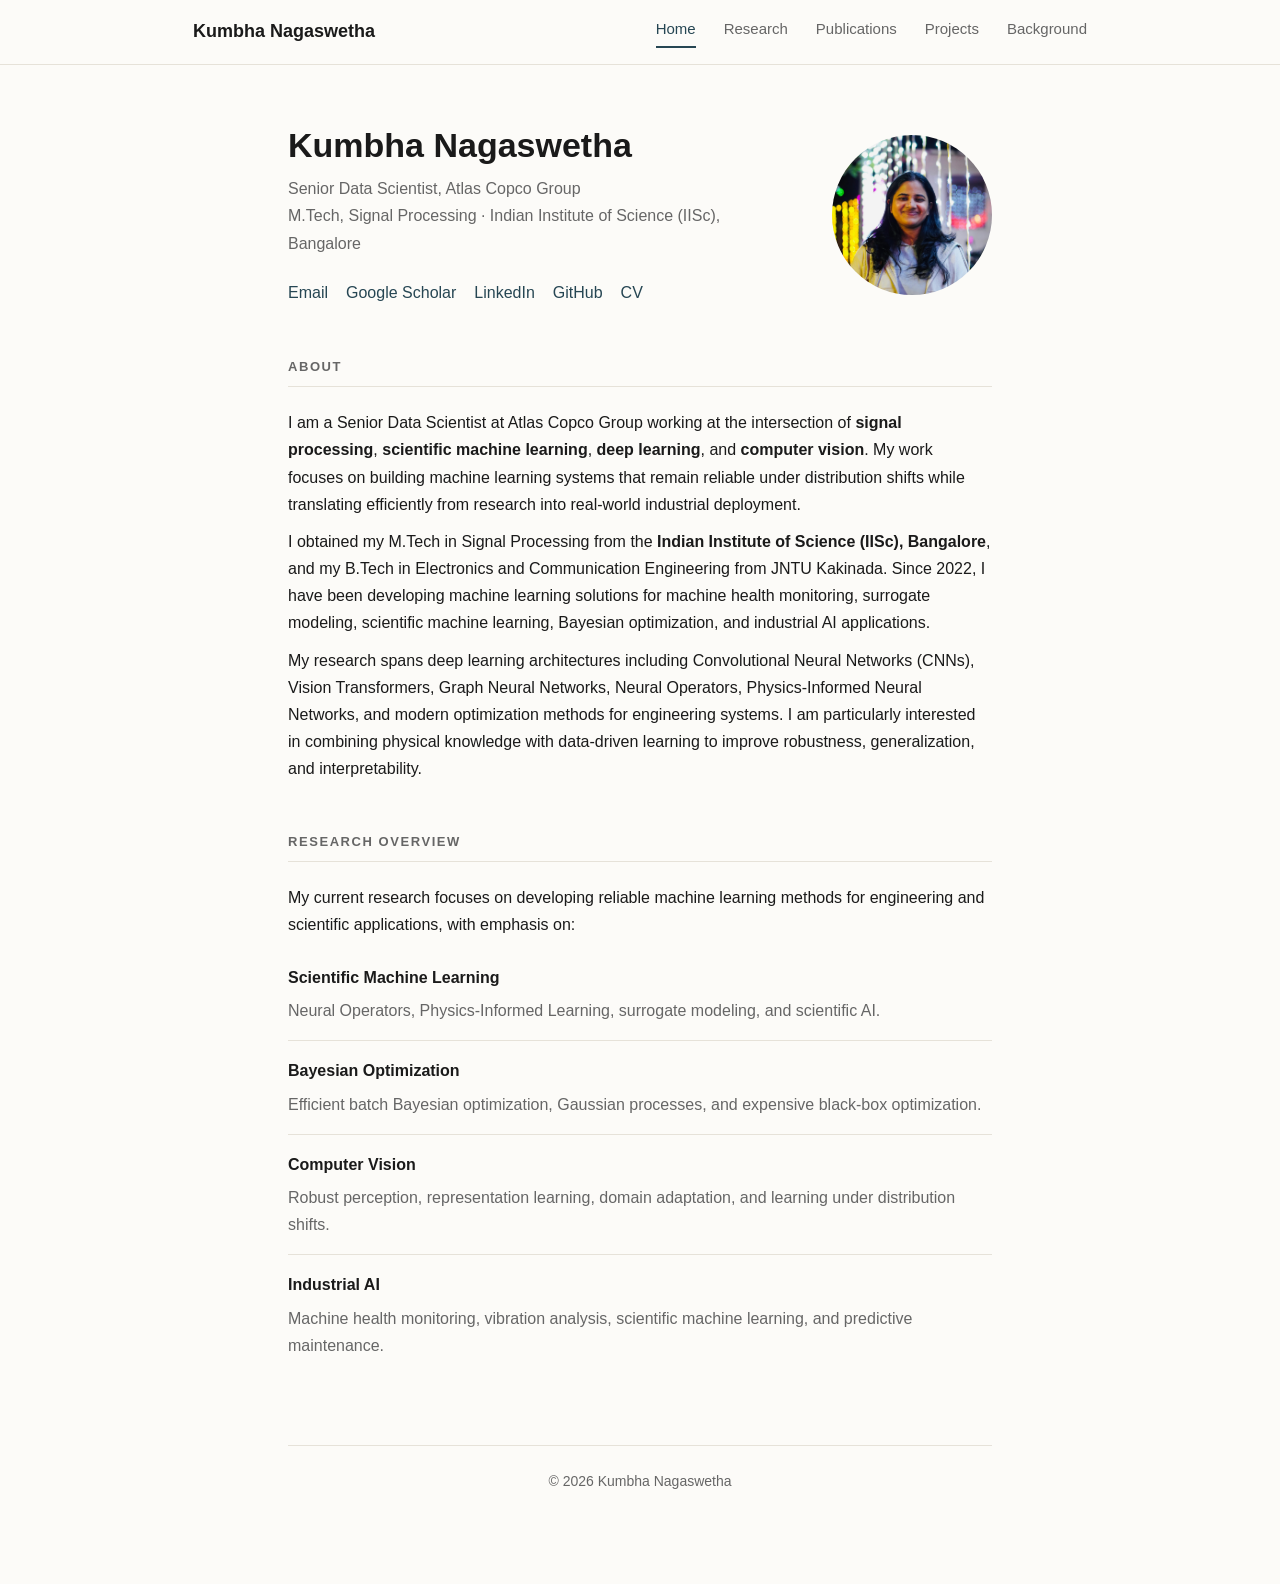
==== commit 6f1da310: "Update index.html" ====
--- a/index.html
+++ b/index.html
@@ -80,7 +80,7 @@
                         GitHub
                     </a>
 
-                    <a href="Kumbha_Nagaswetha_CV_2026.pdf"
+                    <a href="Kumbha_Nagaswetha_CV2_2026.pdf"
                         target="_blank">
                         CV
                     </a>
--- a/style.css
+++ b/style.css
@@ -363,3 +363,36 @@
     }
 
 }
+section p {
+    margin: 10px 0;
+}
+
+section p strong {
+    display: inline;
+}
+
+section:last-of-type {
+    margin-bottom: 0;
+}
+
+/* ---------- Technical Expertise ---------- */
+
+.skills-section{
+    display:flex;
+    flex-direction:column;
+    align-items:center;
+}
+
+.skills{
+    width:100%;
+    max-width:650px;      /* makes it narrower */
+}
+
+.skills p{
+    margin:16px 0;
+    line-height:1.8;
+}
+
+.skills strong{
+    color:var(--text);
+}
